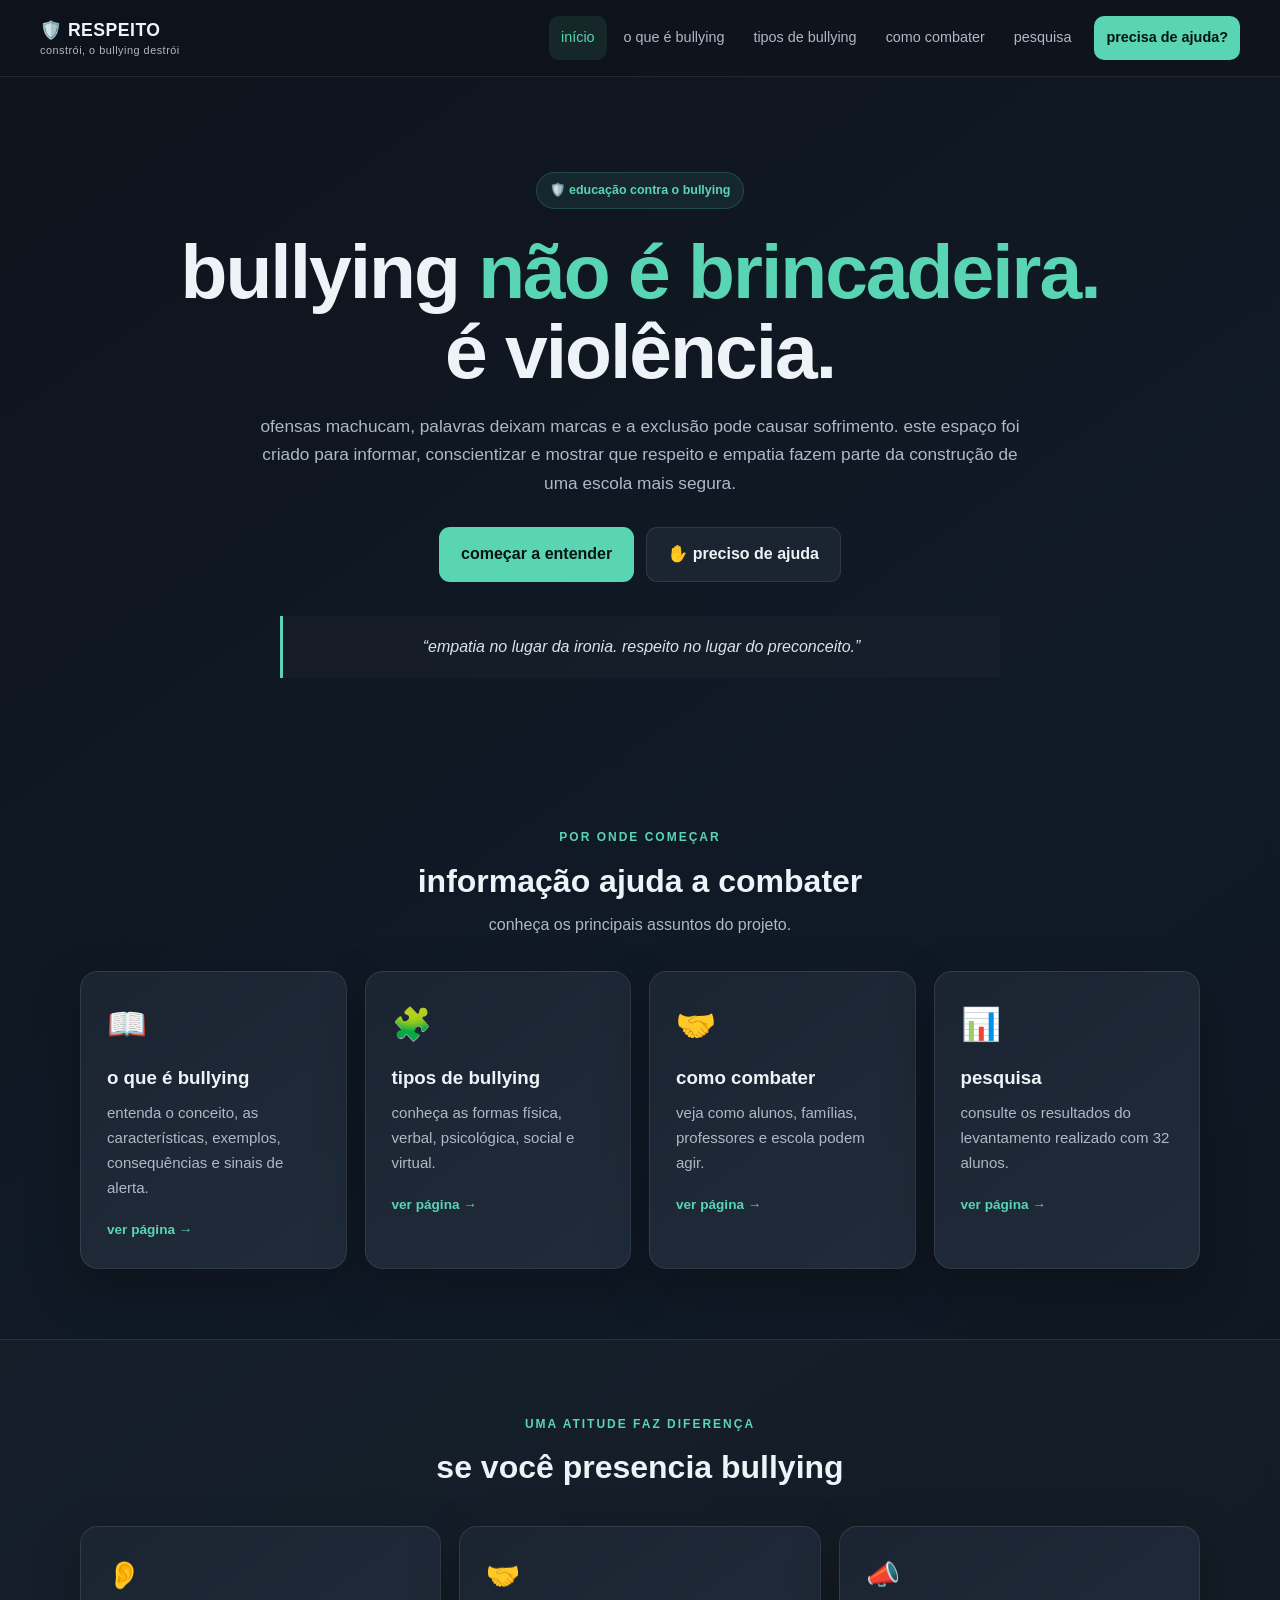
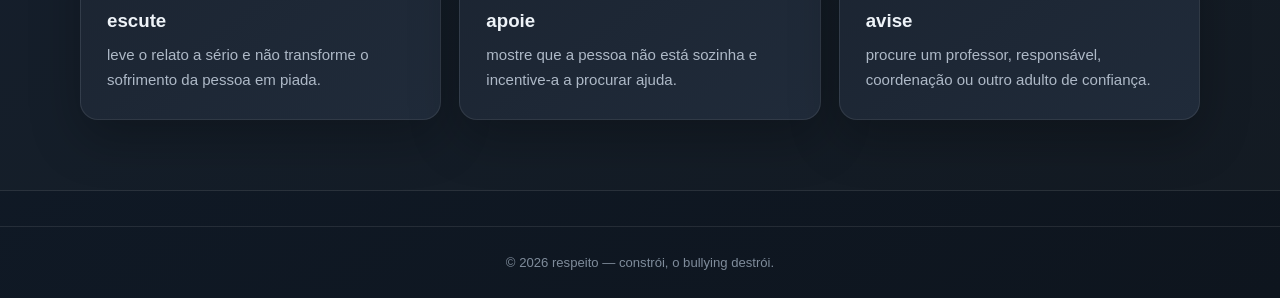
==== index.html @ 55de94a3 "Add files via upload" ====
<!DOCTYPE html>
<html lang="pt-BR">
<head><meta charset="UTF-8"><meta name="viewport" content="width=device-width, initial-scale=1.0">
<meta name="description" content="site educativo sobre bullying, prevenção, respeito e denúncia.">
<title>início | respeito</title><link rel="stylesheet" href="style.css"></head>
<body>
<header><div class="nav-wrap"><a class="logo" href="index.html">🛡️ RESPEITO<span>constrói, o bullying destrói</span></a>
<button class="menu-toggle" id="menuToggle" aria-label="abrir menu">☰</button><nav id="navMenu"><ul>
<li><a class="nav-link ativo" href="index.html">início</a></li><li><a class="nav-link" href="sobre.html">o que é bullying</a></li>
<li><a class="nav-link" href="tipos.html">tipos de bullying</a></li><li><a class="nav-link" href="combate.html">como combater</a></li>
<li><a class="nav-link" href="pesquisa.html">pesquisa</a></li><li><a class="btn-ajuda" href="contato.html">precisa de ajuda?</a></li>
</ul></nav></div></header>
<main>
<section class="hero"><div class="container"><span class="badge">🛡️ educação contra o bullying</span>
<h1>bullying <span>não é brincadeira.</span><br>é violência.</h1>
<p class="hero-text">ofensas machucam, palavras deixam marcas e a exclusão pode causar sofrimento. este espaço foi criado para informar, conscientizar e mostrar que respeito e empatia fazem parte da construção de uma escola mais segura.</p>
<div class="actions"><a class="btn primary" href="sobre.html">começar a entender</a><a class="btn secondary" href="contato.html">✋ preciso de ajuda</a></div>
<div class="quote">“empatia no lugar da ironia. respeito no lugar do preconceito.”</div></div></section>
<section class="section container"><div class="section-title"><span>por onde começar</span><h2>informação ajuda a combater</h2><p>conheça os principais assuntos do projeto.</p></div>
<div class="cards four">
<a class="card" href="sobre.html"><div class="icon">📖</div><h3>o que é bullying</h3><p>entenda o conceito, as características, exemplos, consequências e sinais de alerta.</p><b>ver página →</b></a>
<a class="card" href="tipos.html"><div class="icon">🧩</div><h3>tipos de bullying</h3><p>conheça as formas física, verbal, psicológica, social e virtual.</p><b>ver página →</b></a>
<a class="card" href="combate.html"><div class="icon">🤝</div><h3>como combater</h3><p>veja como alunos, famílias, professores e escola podem agir.</p><b>ver página →</b></a>
<a class="card" href="pesquisa.html"><div class="icon">📊</div><h3>pesquisa</h3><p>consulte os resultados do levantamento realizado com 32 alunos.</p><b>ver página →</b></a>
</div></section>
<section class="section section-alt"><div class="container"><div class="section-title"><span>uma atitude faz diferença</span><h2>se você presencia bullying</h2></div>
<div class="cards three"><article class="info-card"><div>👂</div><h3>escute</h3><p>leve o relato a sério e não transforme o sofrimento da pessoa em piada.</p></article>
<article class="info-card"><div>🤝</div><h3>apoie</h3><p>mostre que a pessoa não está sozinha e incentive-a a procurar ajuda.</p></article>
<article class="info-card"><div>📣</div><h3>avise</h3><p>procure um professor, responsável, coordenação ou outro adulto de confiança.</p></article></div></div></section>
</main><footer><p>&copy; <span id="ano"></span> respeito — constrói, o bullying destrói.</p></footer>
<script src="script.js"></script></body></html>
---- style.css ----
/* ==============================
   RESPEITO — estilo principal
   ============================== */
*{box-sizing:border-box;margin:0;padding:0}
:root{
  --bg:#0f141c;--bg2:#151c27;--card:#1b2431;--card2:#202b3a;
  --text:#eef3f8;--muted:#aeb9c7;--accent:#59d5b3;--accent2:#4db5ff;
  --border:rgba(255,255,255,.09);--danger:#ff7d86;--shadow:0 18px 50px rgba(0,0,0,.25)
}
html{scroll-behavior:smooth}
body{font-family:Arial,Helvetica,sans-serif;background:linear-gradient(145deg,var(--bg),#101a27 55%,#0e151e);color:var(--text);min-height:100vh;line-height:1.65}
a{color:inherit;text-decoration:none}
button{font:inherit}
.container{width:min(1120px,92%);margin:auto}
header{position:sticky;top:0;z-index:100;background:rgba(15,20,28,.94);backdrop-filter:blur(12px);border-bottom:1px solid var(--border)}
.nav-wrap{width:min(1200px,94%);margin:auto;min-height:76px;display:flex;align-items:center;gap:28px}
.logo{display:flex;flex-direction:column;font-weight:900;font-size:1.1rem;letter-spacing:.5px;white-space:nowrap}
.logo span{font-size:.68rem;color:var(--muted);font-weight:500;margin-top:-3px}
nav{margin-left:auto}
nav ul{list-style:none;display:flex;align-items:center;gap:5px}
.nav-link,.btn-ajuda{display:block;padding:10px 12px;border-radius:10px;color:var(--muted);font-size:.9rem;transition:.2s}
.nav-link:hover,.nav-link.ativo{background:rgba(89,213,179,.1);color:var(--accent)}
.btn-ajuda{background:var(--accent);color:#07130f;font-weight:800;margin-left:6px}
.btn-ajuda:hover{filter:brightness(1.08);transform:translateY(-1px)}
.menu-toggle{display:none;margin-left:auto;background:transparent;color:var(--text);border:1px solid var(--border);border-radius:9px;padding:8px 12px;cursor:pointer;font-size:1.2rem}
main{min-height:calc(100vh - 140px)}
.hero{padding:95px 0 75px;text-align:center}
.badge,.eyebrow{display:inline-block;color:var(--accent);background:rgba(89,213,179,.09);border:1px solid rgba(89,213,179,.2);padding:7px 13px;border-radius:999px;font-size:.78rem;font-weight:700;text-transform:lowercase}
.hero h1{font-size:clamp(2.4rem,6vw,5rem);line-height:1.05;margin:22px 0 20px;letter-spacing:-2px}
.hero h1 span{color:var(--accent)}
.hero-text{max-width:760px;margin:auto;color:var(--muted);font-size:1.08rem}
.actions{display:flex;justify-content:center;gap:12px;flex-wrap:wrap;margin:30px 0}
.btn{display:inline-flex;align-items:center;justify-content:center;padding:13px 21px;border-radius:11px;font-weight:800;transition:.2s;border:1px solid transparent}
.btn.primary{background:var(--accent);color:#07130f}
.btn.secondary{border-color:var(--border);background:var(--card);color:var(--text)}
.btn:hover{transform:translateY(-2px)}
.quote{max-width:720px;margin:34px auto 0;padding:18px;border-left:3px solid var(--accent);background:rgba(255,255,255,.025);color:#d9e2eb;font-style:italic}
.section{padding:70px 0}
.section-title{text-align:center;margin-bottom:32px}
.section-title span{color:var(--accent);font-size:.75rem;text-transform:uppercase;font-weight:800;letter-spacing:2px}
.section-title h2{font-size:2rem;margin:5px 0}
.section-title p,.page-head p{color:var(--muted)}
.cards{display:grid;gap:18px}
.cards.four{grid-template-columns:repeat(4,1fr)}
.cards.three{grid-template-columns:repeat(3,1fr)}
.card,.type-card,.role-card,.help-card,.info-card{background:linear-gradient(145deg,var(--card),var(--card2));border:1px solid var(--border);border-radius:18px;padding:26px;box-shadow:var(--shadow);transition:.25s}
.card:hover{transform:translateY(-5px);border-color:rgba(89,213,179,.3)}
.card .icon,.role-card .icon,.help-card .icon{font-size:2rem;margin-bottom:12px}
.card h3,.role-card h3,.help-card h3{margin-bottom:8px;text-transform:lowercase}
.card p,.role-card p,.help-card p,.type-card p,.info-card p{color:var(--muted);font-size:.94rem}
.card b{display:inline-block;margin-top:18px;color:var(--accent);font-size:.85rem}
.page-head{padding:72px 0 55px;background:linear-gradient(180deg,rgba(89,213,179,.06),transparent)}
.page-head h1{font-size:clamp(2.2rem,5vw,3.7rem);line-height:1.05;margin:13px 0}
.total{display:inline-block;margin-top:20px;background:var(--accent);color:#07130f;padding:8px 13px;border-radius:9px;font-weight:900;font-size:.85rem}
.content-box{background:var(--card);border:1px solid var(--border);border-radius:18px;padding:32px}
.content-box h2{font-size:1.35rem;margin-bottom:10px;margin-top:25px}
.content-box h2:first-child{margin-top:0}
.content-box p{color:var(--muted);margin-bottom:16px}
.list-grid{display:grid;grid-template-columns:1fr 1fr;gap:20px}
.check-list{list-style:none;display:grid;gap:10px}
.check-list li{background:rgba(255,255,255,.035);padding:12px 14px;border-radius:9px;color:#dbe5ee}
.check-list li::before{content:"✓";color:var(--accent);font-weight:bold;margin-right:10px}
.info-grid{display:grid;grid-template-columns:repeat(3,1fr);gap:18px;margin-top:18px}
.info-card>div{font-size:1.7rem;margin-bottom:8px}.info-card h3{margin-bottom:6px}
.warning{border-color:rgba(255,125,134,.2)}
.type-card{min-height:240px}.big-icon{font-size:2.5rem;margin-bottom:10px}.type-card h2{margin-bottom:7px;text-transform:lowercase}
.notice{margin-top:22px;padding:17px 20px;background:rgba(89,213,179,.07);border:1px solid rgba(89,213,179,.18);border-radius:13px;color:var(--muted)}
.notice strong{color:var(--accent)}
.steps{margin-top:22px;background:var(--card);border:1px solid var(--border);border-radius:18px;padding:30px}
.steps h2{margin-bottom:15px}.steps ol{padding-left:23px;color:var(--muted)}.steps li{margin:12px 0}.steps strong{color:var(--text)}
.research-intro{display:flex;gap:20px;align-items:center;background:var(--card);border:1px solid var(--border);border-radius:18px;padding:28px}
.research-intro .icon{font-size:2.5rem}.research-intro h2{margin-bottom:5px}.research-intro p{color:var(--muted)}
.research-grid{display:grid;grid-template-columns:repeat(3,1fr);gap:18px;margin-top:18px}
.result-card{background:var(--card2);border:1px solid var(--border);border-radius:16px;padding:28px;text-align:center}
.result-card strong{display:block;font-size:2.1rem;color:var(--accent)}.result-card span{color:var(--muted)}
.help-hero{text-align:center;padding:75px 0;background:radial-gradient(circle at center,rgba(89,213,179,.14),transparent 60%)}
.help-icon{font-size:3.5rem}.help-hero h1{font-size:clamp(2.4rem,5vw,4rem);margin:12px 0}.help-hero p{max-width:650px;margin:0 auto 25px;color:var(--muted)}
.btn.white{background:#fff;color:#10151d}
footer{border-top:1px solid var(--border);padding:25px;text-align:center;color:#7f8c9b;font-size:.82rem;margin-top:35px}
@media(max-width:900px){
  .cards.four{grid-template-columns:repeat(2,1fr)}.cards.three{grid-template-columns:repeat(2,1fr)}
  nav{display:none;position:absolute;top:76px;left:0;right:0;background:#111821;border-bottom:1px solid var(--border);padding:12px}
  nav.aberto{display:block}nav ul{flex-direction:column;align-items:stretch}
  .nav-link,.btn-ajuda{text-align:center;margin:0}.menu-toggle{display:block}
}
@media(max-width:600px){
  .hero{padding:65px 0 45px}.hero h1{letter-spacing:-1px}.hero-text{font-size:1rem}
  .cards.four,.cards.three,.info-grid,.research-grid,.list-grid{grid-template-columns:1fr}
  .content-box,.steps,.research-intro,.card,.type-card,.role-card,.help-card{padding:21px}
  .nav-wrap{min-height:68px}.logo{font-size:1rem}
}

/* complementos da pesquisa e conteúdo */
.section-alt{background:rgba(255,255,255,.018);border-top:1px solid var(--border);border-bottom:1px solid var(--border)}
.type-card h4{margin-top:18px;margin-bottom:7px;color:var(--accent);font-size:.8rem;text-transform:uppercase;letter-spacing:1px}
.type-card ul{padding-left:18px;color:var(--muted);font-size:.9rem}.type-card li{margin:5px 0}
.donut-row{display:grid;grid-template-columns:repeat(3,1fr);gap:18px;margin-top:20px}
.donut-card{background:linear-gradient(145deg,var(--card),var(--card2));border:1px solid var(--border);border-radius:18px;padding:24px;text-align:center}
.donut-card h3{margin-bottom:15px;text-transform:lowercase}.canvas-wrap{height:210px;position:relative;display:flex;justify-content:center;align-items:center}
.canvas-wrap canvas{max-width:190px;max-height:190px}
.donut-legend{display:grid;gap:8px;margin-top:8px;text-align:left}.donut-legend div{display:flex;justify-content:space-between;gap:10px;color:var(--muted);font-size:.83rem}.donut-legend strong{color:var(--text)}
.bar-panels{display:grid;grid-template-columns:1fr 1fr;gap:18px;margin-top:18px}.bar-panel{background:var(--card);border:1px solid var(--border);border-radius:18px;padding:25px}.bar-panel:last-child{grid-column:1/-1}
.bar-panel h3{margin-bottom:20px}.bars{display:grid;gap:15px}.bar-row>div{display:flex;justify-content:space-between;gap:10px;color:var(--muted);font-size:.84rem;margin-bottom:6px}.bar-row b{color:var(--text)}
.bar-row i{display:block;height:9px;border-radius:99px;background:linear-gradient(90deg,var(--accent),var(--accent2));min-width:3px}
.research-extra{display:grid;grid-template-columns:1fr 1fr;gap:18px;margin-top:18px}.help-box{margin-top:20px}
@media(max-width:900px){.donut-row{grid-template-columns:1fr 1fr}.bar-panels{grid-template-columns:1fr}.bar-panel:last-child{grid-column:auto}.research-extra{grid-template-columns:1fr}}
@media(max-width:600px){.donut-row{grid-template-columns:1fr}.bar-panel{padding:20px}.canvas-wrap{height:190px}}
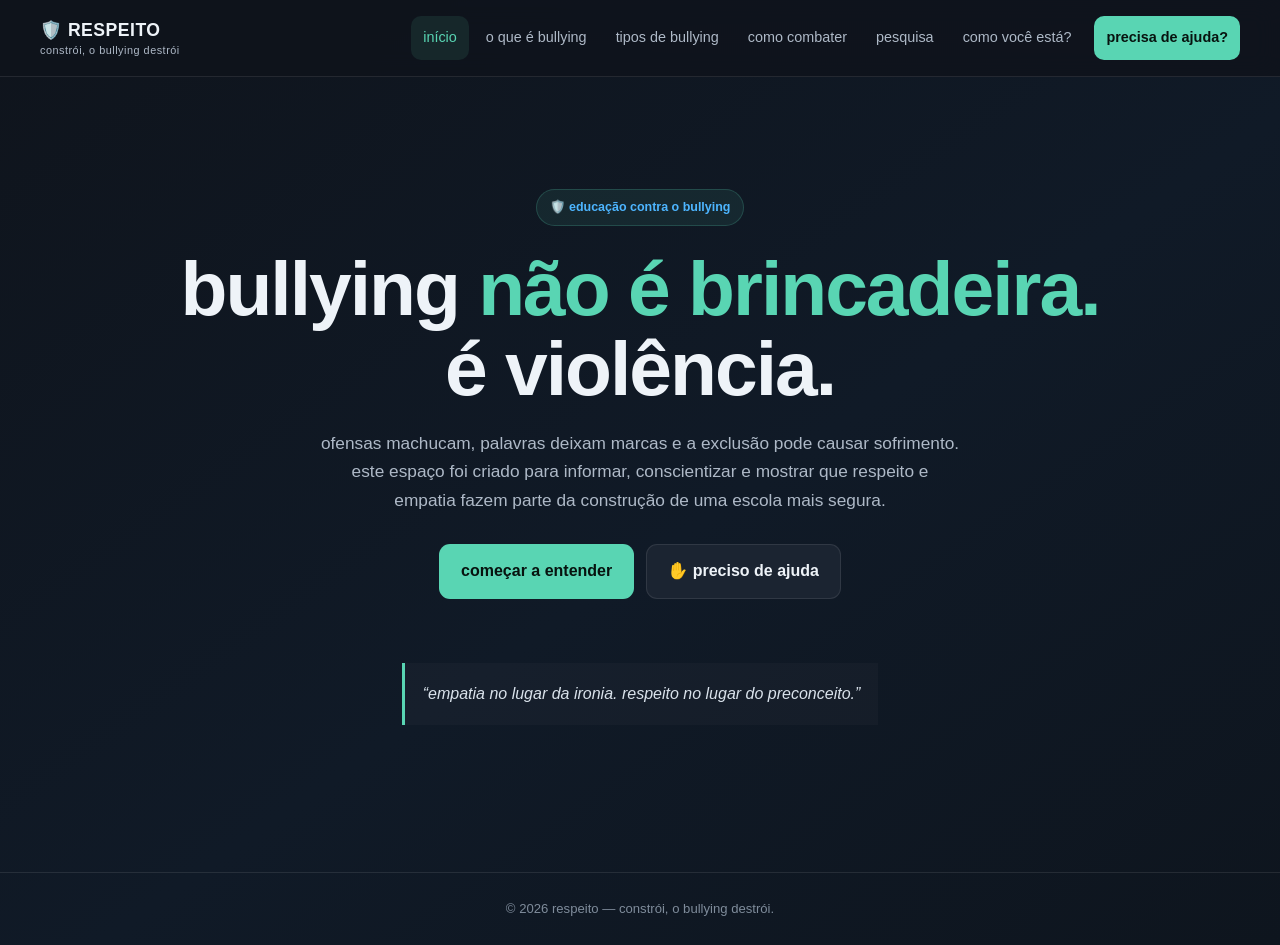
==== commit 67235622: "Add files via upload" ====
--- a/index.html
+++ b/index.html
@@ -2,13 +2,28 @@
 <html lang="pt-BR">
 <head><meta charset="UTF-8"><meta name="viewport" content="width=device-width, initial-scale=1.0">
 <meta name="description" content="site educativo sobre bullying, prevenção, respeito e denúncia.">
-<title>início | respeito</title><link rel="stylesheet" href="style.css"></head>
+<title>início | respeito</title><link rel="stylesheet" href="style.css">
+<style>
+body{min-height:100vh;min-height:100dvh;display:flex;flex-direction:column}
+main{flex:1;display:flex;align-items:center;justify-content:center}
+.hero{width:100%;padding:24px 0}
+.hero .container{display:flex;flex-direction:column;align-items:center;justify-content:center;text-align:center}
+.hero-text{max-width:640px;margin-left:auto;margin-right:auto}
+.hero .actions{display:flex;flex-wrap:wrap;justify-content:center;gap:12px}
+.hero .quote{max-width:560px;margin-left:auto;margin-right:auto;text-align:center}
+
+/* início: verde */
+:root{--accent:#59d5b3;--accent2:#4db5ff}
+.nav-link:hover,.nav-link.ativo{background:rgba(89,213,179,.1)}
+.badge{background:rgba(89,213,179,.09);border-color:rgba(89,213,179,.2)}
+.btn-ajuda,.btn.primary{color:#07130f}
+</style></head>
 <body>
 <header><div class="nav-wrap"><a class="logo" href="index.html">🛡️ RESPEITO<span>constrói, o bullying destrói</span></a>
 <button class="menu-toggle" id="menuToggle" aria-label="abrir menu">☰</button><nav id="navMenu"><ul>
 <li><a class="nav-link ativo" href="index.html">início</a></li><li><a class="nav-link" href="sobre.html">o que é bullying</a></li>
 <li><a class="nav-link" href="tipos.html">tipos de bullying</a></li><li><a class="nav-link" href="combate.html">como combater</a></li>
-<li><a class="nav-link" href="pesquisa.html">pesquisa</a></li><li><a class="btn-ajuda" href="contato.html">precisa de ajuda?</a></li>
+<li><a class="nav-link" href="pesquisa.html">pesquisa</a></li><li><a class="nav-link" href="humor.html">como você está?</a></li><li><a class="btn-ajuda" href="contato.html">precisa de ajuda?</a></li>
 </ul></nav></div></header>
 <main>
 <section class="hero"><div class="container"><span class="badge">🛡️ educação contra o bullying</span>
@@ -16,16 +31,5 @@
 <p class="hero-text">ofensas machucam, palavras deixam marcas e a exclusão pode causar sofrimento. este espaço foi criado para informar, conscientizar e mostrar que respeito e empatia fazem parte da construção de uma escola mais segura.</p>
 <div class="actions"><a class="btn primary" href="sobre.html">começar a entender</a><a class="btn secondary" href="contato.html">✋ preciso de ajuda</a></div>
 <div class="quote">“empatia no lugar da ironia. respeito no lugar do preconceito.”</div></div></section>
-<section class="section container"><div class="section-title"><span>por onde começar</span><h2>informação ajuda a combater</h2><p>conheça os principais assuntos do projeto.</p></div>
-<div class="cards four">
-<a class="card" href="sobre.html"><div class="icon">📖</div><h3>o que é bullying</h3><p>entenda o conceito, as características, exemplos, consequências e sinais de alerta.</p><b>ver página →</b></a>
-<a class="card" href="tipos.html"><div class="icon">🧩</div><h3>tipos de bullying</h3><p>conheça as formas física, verbal, psicológica, social e virtual.</p><b>ver página →</b></a>
-<a class="card" href="combate.html"><div class="icon">🤝</div><h3>como combater</h3><p>veja como alunos, famílias, professores e escola podem agir.</p><b>ver página →</b></a>
-<a class="card" href="pesquisa.html"><div class="icon">📊</div><h3>pesquisa</h3><p>consulte os resultados do levantamento realizado com 32 alunos.</p><b>ver página →</b></a>
-</div></section>
-<section class="section section-alt"><div class="container"><div class="section-title"><span>uma atitude faz diferença</span><h2>se você presencia bullying</h2></div>
-<div class="cards three"><article class="info-card"><div>👂</div><h3>escute</h3><p>leve o relato a sério e não transforme o sofrimento da pessoa em piada.</p></article>
-<article class="info-card"><div>🤝</div><h3>apoie</h3><p>mostre que a pessoa não está sozinha e incentive-a a procurar ajuda.</p></article>
-<article class="info-card"><div>📣</div><h3>avise</h3><p>procure um professor, responsável, coordenação ou outro adulto de confiança.</p></article></div></div></section>
 </main><footer><p>&copy; <span id="ano"></span> respeito — constrói, o bullying destrói.</p></footer>
-<script src="script.js"></script></body></html>+<script src="script.js"></script></body></html>
--- a/style.css
+++ b/style.css
@@ -3,69 +3,69 @@
    ============================== */
 *{box-sizing:border-box;margin:0;padding:0}
 :root{
-  --bg:#0f141c;--bg2:#151c27;--card:#1b2431;--card2:#202b3a;
-  --text:#eef3f8;--muted:#aeb9c7;--accent:#59d5b3;--accent2:#4db5ff;
-  --border:rgba(255,255,255,.09);--danger:#ff7d86;--shadow:0 18px 50px rgba(0,0,0,.25)
+  --bg:#0a1f3c;--bg2:#0f3057;--card:#12294a;--card2:#183763;
+  --text:#f2f7ff;--muted:#b9c9e3;--accent:#f0434f;--accent2:#ff8a92;
+  --border:rgba(255,255,255,.12);--danger:#ff7d86;--shadow:0 18px 50px rgba(0,10,30,.4)
 }
 html{scroll-behavior:smooth}
-body{font-family:Arial,Helvetica,sans-serif;background:linear-gradient(145deg,var(--bg),#101a27 55%,#0e151e);color:var(--text);min-height:100vh;line-height:1.65}
+body{font-family:Arial,Helvetica,sans-serif;background:linear-gradient(160deg,#0a1f3c,#0f3057 50%,#0b1b33);background-attachment:fixed;color:var(--text);min-height:100vh;line-height:1.65}
 a{color:inherit;text-decoration:none}
 button{font:inherit}
 .container{width:min(1120px,92%);margin:auto}
-header{position:sticky;top:0;z-index:100;background:rgba(15,20,28,.94);backdrop-filter:blur(12px);border-bottom:1px solid var(--border)}
+header{position:sticky;top:0;z-index:100;background:rgba(10,31,60,.95);backdrop-filter:blur(12px);border-bottom:1px solid var(--border)}
 .nav-wrap{width:min(1200px,94%);margin:auto;min-height:76px;display:flex;align-items:center;gap:28px}
 .logo{display:flex;flex-direction:column;font-weight:900;font-size:1.1rem;letter-spacing:.5px;white-space:nowrap}
 .logo span{font-size:.68rem;color:var(--muted);font-weight:500;margin-top:-3px}
 nav{margin-left:auto}
 nav ul{list-style:none;display:flex;align-items:center;gap:5px}
 .nav-link,.btn-ajuda{display:block;padding:10px 12px;border-radius:10px;color:var(--muted);font-size:.9rem;transition:.2s}
-.nav-link:hover,.nav-link.ativo{background:rgba(89,213,179,.1);color:var(--accent)}
-.btn-ajuda{background:var(--accent);color:#07130f;font-weight:800;margin-left:6px}
+.nav-link:hover,.nav-link.ativo{background:rgba(240,67,79,.15);color:var(--accent2)}
+.btn-ajuda{background:var(--accent);color:#ffffff;font-weight:800;margin-left:6px}
 .btn-ajuda:hover{filter:brightness(1.08);transform:translateY(-1px)}
 .menu-toggle{display:none;margin-left:auto;background:transparent;color:var(--text);border:1px solid var(--border);border-radius:9px;padding:8px 12px;cursor:pointer;font-size:1.2rem}
 main{min-height:calc(100vh - 140px)}
 .hero{padding:95px 0 75px;text-align:center}
-.badge,.eyebrow{display:inline-block;color:var(--accent);background:rgba(89,213,179,.09);border:1px solid rgba(89,213,179,.2);padding:7px 13px;border-radius:999px;font-size:.78rem;font-weight:700;text-transform:lowercase}
+.badge,.eyebrow{display:inline-block;color:var(--accent2);background:rgba(240,67,79,.12);border:1px solid rgba(240,67,79,.3);padding:7px 13px;border-radius:999px;font-size:.78rem;font-weight:700;text-transform:lowercase}
 .hero h1{font-size:clamp(2.4rem,6vw,5rem);line-height:1.05;margin:22px 0 20px;letter-spacing:-2px}
 .hero h1 span{color:var(--accent)}
 .hero-text{max-width:760px;margin:auto;color:var(--muted);font-size:1.08rem}
 .actions{display:flex;justify-content:center;gap:12px;flex-wrap:wrap;margin:30px 0}
 .btn{display:inline-flex;align-items:center;justify-content:center;padding:13px 21px;border-radius:11px;font-weight:800;transition:.2s;border:1px solid transparent}
-.btn.primary{background:var(--accent);color:#07130f}
+.btn.primary{background:var(--accent);color:#ffffff}
 .btn.secondary{border-color:var(--border);background:var(--card);color:var(--text)}
 .btn:hover{transform:translateY(-2px)}
-.quote{max-width:720px;margin:34px auto 0;padding:18px;border-left:3px solid var(--accent);background:rgba(255,255,255,.025);color:#d9e2eb;font-style:italic}
+.quote{max-width:720px;margin:34px auto 0;padding:18px;border-left:3px solid var(--accent);background:rgba(255,255,255,.05);color:#e1ebfa;font-style:italic}
 .section{padding:70px 0}
 .section-title{text-align:center;margin-bottom:32px}
-.section-title span{color:var(--accent);font-size:.75rem;text-transform:uppercase;font-weight:800;letter-spacing:2px}
+.section-title span{color:var(--accent2);font-size:.75rem;text-transform:uppercase;font-weight:800;letter-spacing:2px}
 .section-title h2{font-size:2rem;margin:5px 0}
 .section-title p,.page-head p{color:var(--muted)}
 .cards{display:grid;gap:18px}
 .cards.four{grid-template-columns:repeat(4,1fr)}
 .cards.three{grid-template-columns:repeat(3,1fr)}
 .card,.type-card,.role-card,.help-card,.info-card{background:linear-gradient(145deg,var(--card),var(--card2));border:1px solid var(--border);border-radius:18px;padding:26px;box-shadow:var(--shadow);transition:.25s}
-.card:hover{transform:translateY(-5px);border-color:rgba(89,213,179,.3)}
+.card:hover{transform:translateY(-5px);border-color:rgba(240,67,79,.45)}
 .card .icon,.role-card .icon,.help-card .icon{font-size:2rem;margin-bottom:12px}
 .card h3,.role-card h3,.help-card h3{margin-bottom:8px;text-transform:lowercase}
 .card p,.role-card p,.help-card p,.type-card p,.info-card p{color:var(--muted);font-size:.94rem}
-.card b{display:inline-block;margin-top:18px;color:var(--accent);font-size:.85rem}
-.page-head{padding:72px 0 55px;background:linear-gradient(180deg,rgba(89,213,179,.06),transparent)}
+.card b{display:inline-block;margin-top:18px;color:var(--accent2);font-size:.85rem}
+.page-head{padding:72px 0 55px;background:linear-gradient(180deg,rgba(255,255,255,.05),transparent)}
 .page-head h1{font-size:clamp(2.2rem,5vw,3.7rem);line-height:1.05;margin:13px 0}
-.total{display:inline-block;margin-top:20px;background:var(--accent);color:#07130f;padding:8px 13px;border-radius:9px;font-weight:900;font-size:.85rem}
+.total{display:inline-block;margin-top:20px;background:var(--accent);color:#ffffff;padding:8px 13px;border-radius:9px;font-weight:900;font-size:.85rem}
 .content-box{background:var(--card);border:1px solid var(--border);border-radius:18px;padding:32px}
 .content-box h2{font-size:1.35rem;margin-bottom:10px;margin-top:25px}
 .content-box h2:first-child{margin-top:0}
 .content-box p{color:var(--muted);margin-bottom:16px}
 .list-grid{display:grid;grid-template-columns:1fr 1fr;gap:20px}
 .check-list{list-style:none;display:grid;gap:10px}
-.check-list li{background:rgba(255,255,255,.035);padding:12px 14px;border-radius:9px;color:#dbe5ee}
+.check-list li{background:rgba(255,255,255,.06);padding:12px 14px;border-radius:9px;color:#e6eefb}
 .check-list li::before{content:"✓";color:var(--accent);font-weight:bold;margin-right:10px}
 .info-grid{display:grid;grid-template-columns:repeat(3,1fr);gap:18px;margin-top:18px}
 .info-card>div{font-size:1.7rem;margin-bottom:8px}.info-card h3{margin-bottom:6px}
-.warning{border-color:rgba(255,125,134,.2)}
+.warning{border-color:rgba(255,125,134,.3)}
 .type-card{min-height:240px}.big-icon{font-size:2.5rem;margin-bottom:10px}.type-card h2{margin-bottom:7px;text-transform:lowercase}
-.notice{margin-top:22px;padding:17px 20px;background:rgba(89,213,179,.07);border:1px solid rgba(89,213,179,.18);border-radius:13px;color:var(--muted)}
-.notice strong{color:var(--accent)}
+.notice{margin-top:22px;padding:17px 20px;background:rgba(240,67,79,.1);border:1px solid rgba(240,67,79,.26);border-radius:13px;color:var(--muted)}
+.notice strong{color:var(--accent2)}
 .steps{margin-top:22px;background:var(--card);border:1px solid var(--border);border-radius:18px;padding:30px}
 .steps h2{margin-bottom:15px}.steps ol{padding-left:23px;color:var(--muted)}.steps li{margin:12px 0}.steps strong{color:var(--text)}
 .research-intro{display:flex;gap:20px;align-items:center;background:var(--card);border:1px solid var(--border);border-radius:18px;padding:28px}
@@ -73,13 +73,13 @@
 .research-grid{display:grid;grid-template-columns:repeat(3,1fr);gap:18px;margin-top:18px}
 .result-card{background:var(--card2);border:1px solid var(--border);border-radius:16px;padding:28px;text-align:center}
 .result-card strong{display:block;font-size:2.1rem;color:var(--accent)}.result-card span{color:var(--muted)}
-.help-hero{text-align:center;padding:75px 0;background:radial-gradient(circle at center,rgba(89,213,179,.14),transparent 60%)}
+.help-hero{text-align:center;padding:75px 0;background:radial-gradient(circle at center,rgba(240,67,79,.16),transparent 60%)}
 .help-icon{font-size:3.5rem}.help-hero h1{font-size:clamp(2.4rem,5vw,4rem);margin:12px 0}.help-hero p{max-width:650px;margin:0 auto 25px;color:var(--muted)}
 .btn.white{background:#fff;color:#10151d}
-footer{border-top:1px solid var(--border);padding:25px;text-align:center;color:#7f8c9b;font-size:.82rem;margin-top:35px}
+footer{border-top:1px solid var(--border);padding:25px;text-align:center;color:#8fa3c4;font-size:.82rem;margin-top:35px}
 @media(max-width:900px){
   .cards.four{grid-template-columns:repeat(2,1fr)}.cards.three{grid-template-columns:repeat(2,1fr)}
-  nav{display:none;position:absolute;top:76px;left:0;right:0;background:#111821;border-bottom:1px solid var(--border);padding:12px}
+  nav{display:none;position:absolute;top:76px;left:0;right:0;background:#0c2547;border-bottom:1px solid var(--border);padding:12px}
   nav.aberto{display:block}nav ul{flex-direction:column;align-items:stretch}
   .nav-link,.btn-ajuda{text-align:center;margin:0}.menu-toggle{display:block}
 }
@@ -91,8 +91,8 @@
 }
 
 /* complementos da pesquisa e conteúdo */
-.section-alt{background:rgba(255,255,255,.018);border-top:1px solid var(--border);border-bottom:1px solid var(--border)}
-.type-card h4{margin-top:18px;margin-bottom:7px;color:var(--accent);font-size:.8rem;text-transform:uppercase;letter-spacing:1px}
+.section-alt{background:rgba(255,255,255,.03);border-top:1px solid var(--border);border-bottom:1px solid var(--border)}
+.type-card h4{margin-top:18px;margin-bottom:7px;color:var(--accent2);font-size:.8rem;text-transform:uppercase;letter-spacing:1px}
 .type-card ul{padding-left:18px;color:var(--muted);font-size:.9rem}.type-card li{margin:5px 0}
 .donut-row{display:grid;grid-template-columns:repeat(3,1fr);gap:18px;margin-top:20px}
 .donut-card{background:linear-gradient(145deg,var(--card),var(--card2));border:1px solid var(--border);border-radius:18px;padding:24px;text-align:center}
@@ -105,3 +105,33 @@
 .research-extra{display:grid;grid-template-columns:1fr 1fr;gap:18px;margin-top:18px}.help-box{margin-top:20px}
 @media(max-width:900px){.donut-row{grid-template-columns:1fr 1fr}.bar-panels{grid-template-columns:1fr}.bar-panel:last-child{grid-column:auto}.research-extra{grid-template-columns:1fr}}
 @media(max-width:600px){.donut-row{grid-template-columns:1fr}.bar-panel{padding:20px}.canvas-wrap{height:190px}}
+.page-head .container {
+  text-align: center;
+}
+
+.page-head p {
+  margin-left: auto;
+  margin-right: auto;
+}
+
+/* fundo igual ao início */
+:root{
+  --bg:#0f141c;--bg2:#151c27;--card:#1b2431;--card2:#202b3a;
+  --text:#eef3f8;--muted:#aeb9c7;
+  --border:rgba(255,255,255,.09);--shadow:0 18px 50px rgba(0,0,0,.25)
+}
+body{background:linear-gradient(145deg,#0f141c,#101a27 55%,#0e151e);background-attachment:scroll}
+header{background:rgba(15,20,28,.94)}
+.quote{background:rgba(255,255,255,.025);color:#d9e2eb}
+.check-list li{background:rgba(255,255,255,.035);color:#dbe5ee}
+.section-alt{background:rgba(255,255,255,.018)}
+.page-head{background:linear-gradient(180deg,rgba(89,213,179,.06),transparent)}
+.help-hero{background:radial-gradient(circle at center,rgba(89,213,179,.14),transparent 60%)}
+footer{color:#7f8c9b}
+@media(max-width:900px){nav{background:#111821}}
+
+/* menu: verde como antes */
+.nav-link:hover,
+.nav-link.ativo{background:rgba(89,213,179,.1);color:#59d5b3}
+.btn-ajuda{background:#59d5b3;color:#07130f}
+.btn-ajuda:hover{filter:brightness(1.08)}
